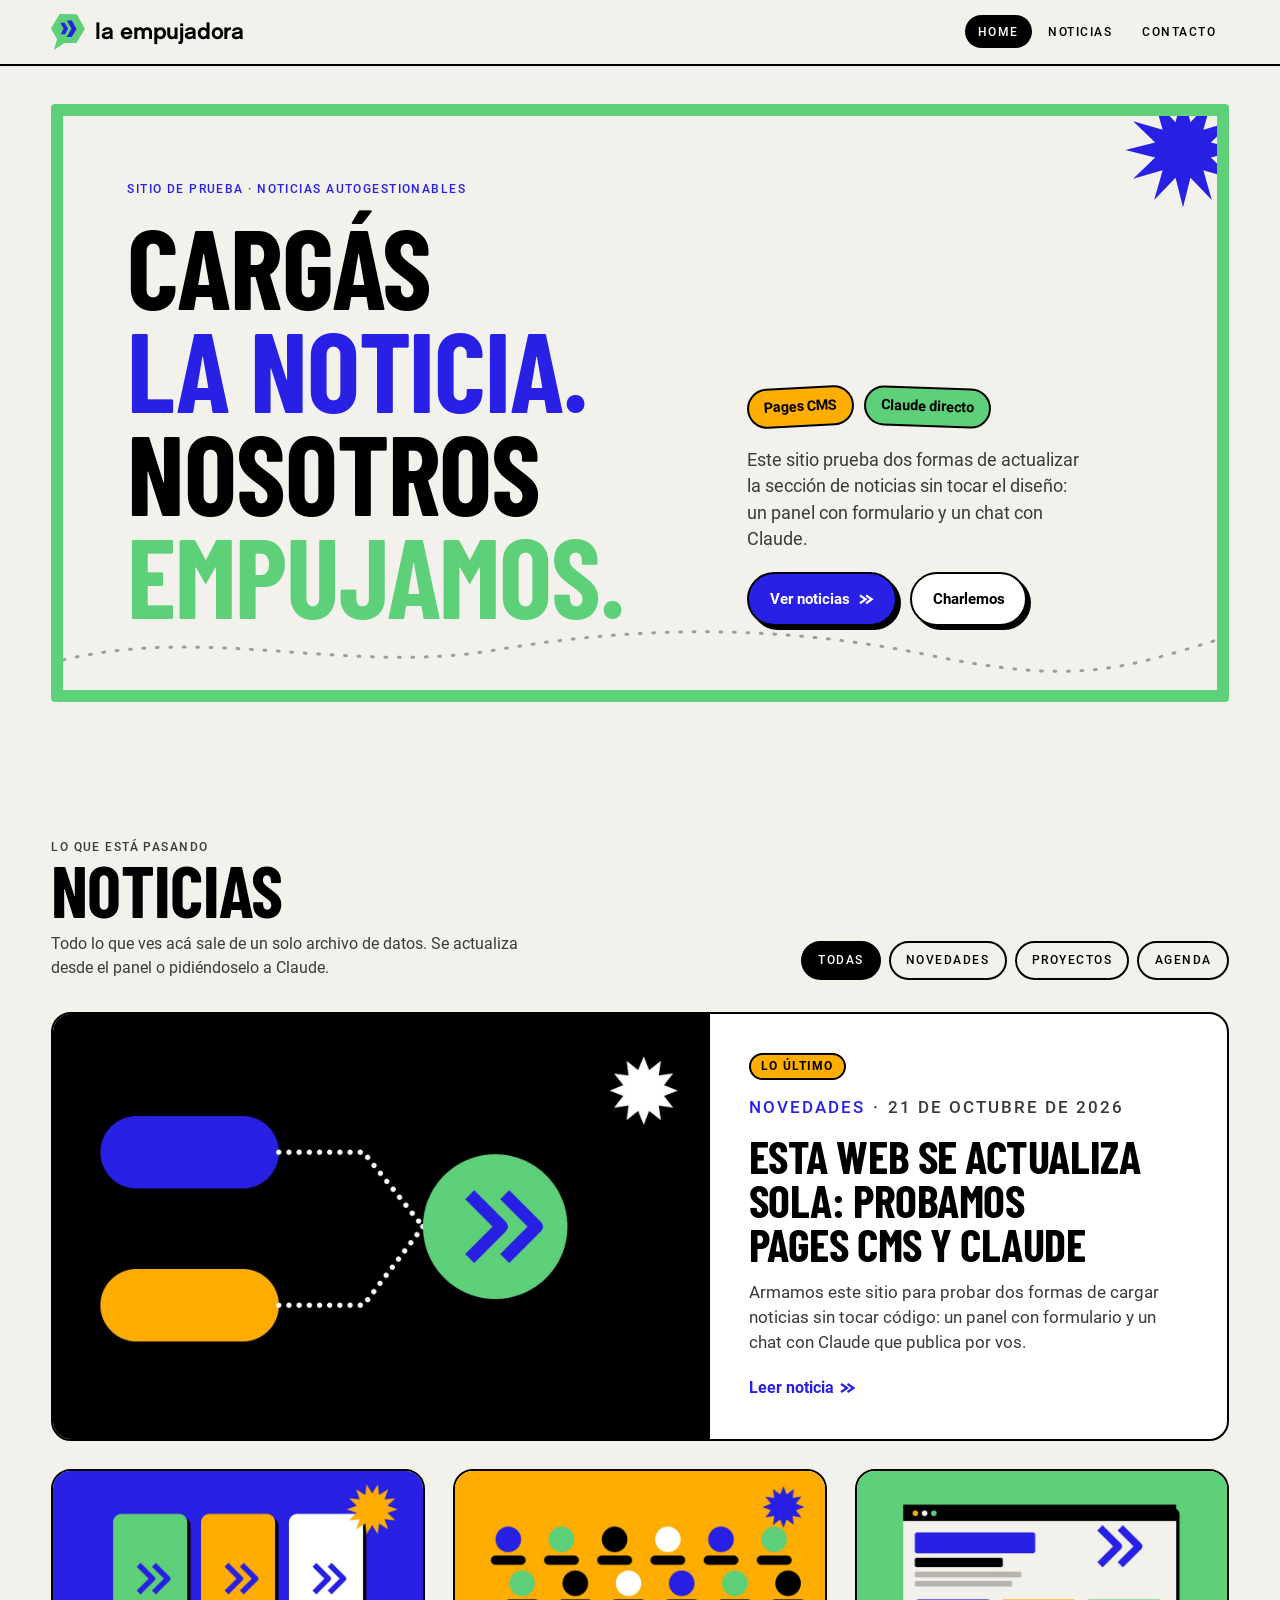
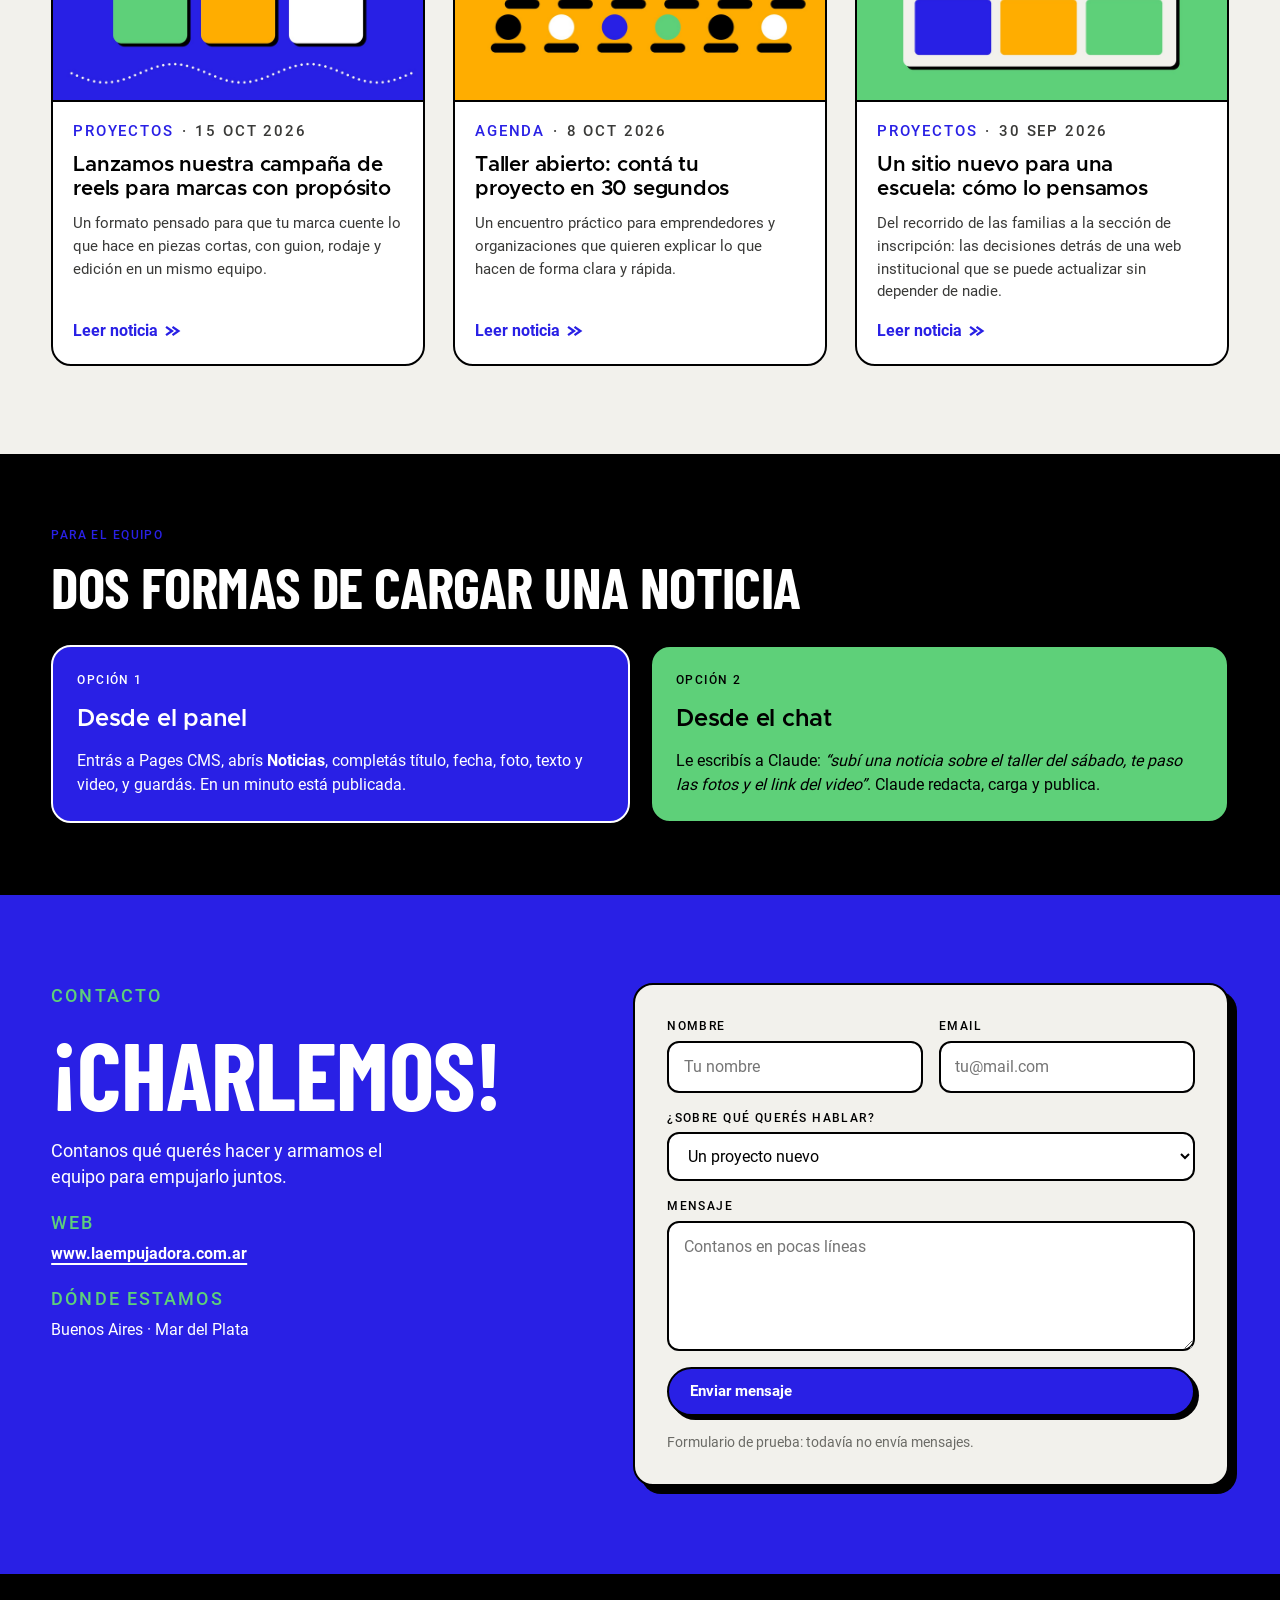
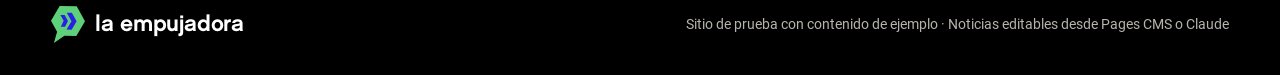
==== index.html @ aafde456 "Sitio de prueba: Home, Noticias y Contacto con noticias editables Co-Authored-By: Claude Opus 5.5 <n" ====
<!doctype html>
<html lang="es-AR">
<head>
<meta charset="utf-8">
<meta name="viewport" content="width=device-width, initial-scale=1, viewport-fit=cover">
<title>La Empujadora · Sitio de prueba</title>
<meta name="claude:viewport-fit-sides" content="cover">
<meta name="description" content="Sitio de prueba de La Empujadora para cargar noticias desde Pages CMS o desde un chat con Claude.">
<link rel="icon" href="assets/img/logo-mark.svg" type="image/svg+xml">
<link rel="stylesheet" href="assets/css/site.css">
</head>
<body>

<header class="site-header">
  <div class="wrap">
    <a class="brand" href="#home" aria-label="La Empujadora, ir al inicio">
      <img src="assets/img/logo-mark.svg" alt="" width="34" height="37">
      <span>la empujadora</span>
    </a>
    <nav class="nav" aria-label="Secciones">
      <a href="#home" data-section="home" aria-current="true">Home</a>
      <a href="#noticias" data-section="noticias">Noticias</a>
      <a href="#contacto" data-section="contacto">Contacto</a>
    </nav>
  </div>
</header>

<main>
  <!-- HOME -->
  <section id="home" class="hero">
    <div class="wrap">
      <div class="hero-frame">
        <svg class="hero-burst" viewBox="0 0 100 100" aria-hidden="true"><polygon fill="currentColor" points="50,2 56.21,26.82 74,8.43 66.97,33.03 91.57,26 73.18,43.79 98,50 73.18,56.21 91.57,74 66.97,66.97 74,91.57 56.21,73.18 50,98 43.79,73.18 26,91.57 33.03,66.97 8.43,74 26.82,56.21 2,50 26.82,43.79 8.43,26 33.03,33.03 26,8.43 43.79,26.82"/></svg>
        <div>
          <p class="label kicker">Sitio de prueba · Noticias autogestionables</p>
          <h1 class="display">
            <span>Cargás</span>
            <span class="c-blue">la noticia.</span>
            <span>Nosotros</span>
            <span class="c-green">empujamos.</span>
          </h1>
        </div>
        <div class="hero-side">
          <div class="hero-pills">
            <span class="pill">Pages CMS</span>
            <span class="pill">Claude directo</span>
          </div>
          <p>Este sitio prueba dos formas de actualizar la sección de noticias sin tocar el diseño: un panel con formulario y un chat con Claude.</p>
          <div class="hero-ctas">
            <a class="btn" href="#noticias">Ver noticias
              <svg viewBox="0 0 120 80" aria-hidden="true"><polyline points="14,12 54,40 14,68" fill="none" stroke="currentColor" stroke-width="16"/><polyline points="58,12 98,40 58,68" fill="none" stroke="currentColor" stroke-width="16"/></svg>
            </a>
            <a class="btn btn--light" href="#contacto">Charlemos</a>
          </div>
        </div>
        <svg class="hero-path" viewBox="0 0 1200 60" preserveAspectRatio="none" aria-hidden="true"><path d="M0 40 C 150 5, 300 55, 450 30 S 750 5, 900 35 S 1100 50, 1200 20"/></svg>
      </div>
    </div>
  </section>

  <!-- NOTICIAS -->
  <section id="noticias" class="section">
    <div class="wrap">
      <div class="section-head">
        <div>
          <p class="label kicker">Lo que está pasando</p>
          <h2 class="display">Noticias</h2>
          <p>Todo lo que ves acá sale de un solo archivo de datos. Se actualiza desde el panel o pidiéndoselo a Claude.</p>
        </div>
        <div id="news-filters" class="filters" aria-label="Filtrar por categoría"></div>
      </div>
      <div id="news-grid" class="news-grid" aria-live="polite">
        <p class="loading">Cargando noticias…</p>
      </div>
    </div>
  </section>

  <!-- CÓMO SE EDITA -->
  <section class="how" aria-labelledby="how-title">
    <div class="wrap">
      <div>
        <p class="label kicker c-green">Para el equipo</p>
        <h2 id="how-title" class="display">Dos formas de cargar una noticia</h2>
      </div>
      <div class="how-grid">
        <article class="how-card">
          <p class="label">Opción 1</p>
          <h3 class="heading">Desde el panel</h3>
          <p>Entrás a Pages CMS, abrís <strong>Noticias</strong>, completás título, fecha, foto, texto y video, y guardás. En un minuto está publicada.</p>
        </article>
        <article class="how-card">
          <p class="label">Opción 2</p>
          <h3 class="heading">Desde el chat</h3>
          <p>Le escribís a Claude: <em>“subí una noticia sobre el taller del sábado, te paso las fotos y el link del video”</em>. Claude redacta, carga y publica.</p>
        </article>
      </div>
    </div>
  </section>

  <!-- CONTACTO -->
  <section id="contacto" class="contact">
    <div class="wrap">
      <div class="contact-intro">
        <p class="label c-green">Contacto</p>
        <h2 class="display">¡Charlemos!</h2>
        <p>Contanos qué querés hacer y armamos el equipo para empujarlo juntos.</p>
        <div class="contact-data">
          <p class="label">Web</p>
          <a href="https://www.laempujadora.com.ar" target="_blank" rel="noopener">www.laempujadora.com.ar</a>
        </div>
        <div class="contact-data">
          <p class="label">Dónde estamos</p>
          <span>Buenos Aires · Mar del Plata</span>
        </div>
      </div>
      <form id="contact-form" class="form" novalidate>
        <div class="form-row">
          <div class="field">
            <label for="f-nombre">Nombre</label>
            <input id="f-nombre" name="nombre" type="text" autocomplete="name" required placeholder="Tu nombre">
          </div>
          <div class="field">
            <label for="f-email">Email</label>
            <input id="f-email" name="email" type="email" autocomplete="email" required placeholder="tu@mail.com">
          </div>
        </div>
        <div class="field">
          <label for="f-tema">¿Sobre qué querés hablar?</label>
          <select id="f-tema" name="tema">
            <option>Un proyecto nuevo</option>
            <option>Redes y contenidos</option>
            <option>Sitio web</option>
            <option>Otra cosa</option>
          </select>
        </div>
        <div class="field">
          <label for="f-mensaje">Mensaje</label>
          <textarea id="f-mensaje" name="mensaje" required placeholder="Contanos en pocas líneas"></textarea>
        </div>
        <button class="btn" type="submit">Enviar mensaje</button>
        <p id="contact-ok" class="form-ok" role="status" hidden></p>
        <p class="form-note">Formulario de prueba: todavía no envía mensajes.</p>
      </form>
    </div>
  </section>
</main>

<footer class="site-footer">
  <div class="wrap">
    <a class="brand" href="#home">
      <img src="assets/img/logo-mark.svg" alt="" width="34" height="37">
      <span>la empujadora</span>
    </a>
    <p>Sitio de prueba con contenido de ejemplo · Noticias editables desde Pages CMS o Claude</p>
  </div>
</footer>

<script src="assets/js/noticias.js"></script>
</body>
</html>
---- assets/css/site.css ----
/* ==========================================================================
   Sitio de prueba — La Empujadora
   Layout: bandas a todo el ancho (papel / verde / azul / negro), contenido a 1200px.
   Look único claro (papel cálido), definido a propósito: no cambia con el modo oscuro.
   ========================================================================== */

@font-face { font-family: 'Roboto'; font-weight: 400; font-display: swap; src: url('../fonts/Roboto-Regular.woff') format('woff'); }
@font-face { font-family: 'Roboto'; font-weight: 500; font-display: swap; src: url('../fonts/Roboto-Medium.woff') format('woff'); }
@font-face { font-family: 'Roboto'; font-weight: 700; font-display: swap; src: url('../fonts/Roboto-Bold.woff') format('woff'); }
@font-face { font-family: 'Barlow Condensed'; font-weight: 700; font-display: swap; src: url('../fonts/BarlowCondensed-Bold.woff') format('woff'); }
@font-face { font-family: 'Metropolis'; font-weight: 600; font-display: swap; src: url('../fonts/Metropolis-SemiBold.woff') format('woff'); }
@font-face { font-family: 'Chalet NY'; font-weight: 400; font-display: swap; src: url('../fonts/Chalet-NewYorkNineteenSixty.woff') format('woff'); }

:root {
  color-scheme: light;
  --black: #000000;
  --green: #5ed079;
  --blue: #2920e5;
  --blue-press: #1f18b8;
  --amber: #ffae00;
  --white: #ffffff;
  --paper: #f2f1ec;
  --paper-2: #e9e7df;
  --ink-70: #3a3a38;
  --ink-50: #6b6b66;
  --hairline: #d9d7cf;
  --blue-tint: #d4d2fa;

  --font-display: 'Barlow Condensed', 'Arial Narrow', system-ui, sans-serif;
  --font-heading: 'Metropolis', system-ui, -apple-system, sans-serif;
  --font-brand: 'Chalet NY', 'Metropolis', system-ui, sans-serif;
  --font-sans: 'Roboto', system-ui, -apple-system, 'Helvetica Neue', sans-serif;

  --gutter: clamp(1.25rem, 4vw, 4rem);
  --container: 1200px;
  --radius: 20px;
  --pop: 4px 4px 0 var(--black);
  --ease-spring: cubic-bezier(0.34, 1.4, 0.5, 1);
}

* { box-sizing: border-box; }
html { scroll-behavior: smooth; scroll-padding-top: 88px; }
body {
  margin: 0;
  background: var(--paper);
  color: var(--black);
  font-family: var(--font-sans);
  font-size: 1rem;
  line-height: 1.5;
  -webkit-font-smoothing: antialiased;
}
body::before {
  content: ""; position: fixed; inset: 0 0 auto; height: env(safe-area-inset-top, 0px);
  z-index: 10; background: var(--paper);
}
img { max-width: 100%; display: block; }
a { color: inherit; }
::selection { background: var(--green); color: var(--black); }
:focus-visible { outline: 3px solid var(--blue); outline-offset: 3px; }

.wrap {
  width: 100%;
  max-width: calc(var(--container) + 2 * var(--gutter));
  margin-inline: auto;
  padding-left: max(var(--gutter), env(safe-area-inset-left, 0px));
  padding-right: max(var(--gutter), env(safe-area-inset-right, 0px));
}

/* ---- Tipos ------------------------------------------------------------ */
.display {
  font-family: var(--font-display); font-weight: 700; text-transform: uppercase;
  line-height: 0.92; letter-spacing: -0.01em; margin: 0; text-wrap: balance;
}
.heading { font-family: var(--font-heading); font-weight: 600; letter-spacing: -0.01em; margin: 0; text-wrap: balance; }
.label {
  font-family: var(--font-sans); font-weight: 500; font-size: 0.75rem;
  letter-spacing: 0.12em; text-transform: uppercase; margin: 0;
}
.c-blue { color: var(--blue); }
.c-green { color: var(--green); }
.c-amber { color: var(--amber); }

/* ---- Header ----------------------------------------------------------- */
.site-header {
  position: sticky; top: env(safe-area-inset-top, 0px); z-index: 20;
  background: var(--paper); border-bottom: 2px solid var(--black);
}
.site-header .wrap { display: flex; align-items: center; justify-content: space-between; gap: 1rem; padding-block: 0.85rem; }
.brand { display: flex; align-items: center; gap: 0.6rem; text-decoration: none; }
.brand img { width: 34px; height: auto; }
.brand span { font-family: var(--font-brand); font-size: 1.4rem; line-height: 1; letter-spacing: -0.01em; }
.nav { display: flex; gap: 0.25rem; flex-wrap: wrap; }
.nav a {
  text-decoration: none; padding: 0.45rem 0.8rem; border-radius: 999px;
  font-weight: 500; font-size: 0.78rem; letter-spacing: 0.12em; text-transform: uppercase;
  transition: background 160ms, color 160ms;
}
.nav a:hover { background: var(--blue-tint); }
.nav a[aria-current="true"] { background: var(--black); color: var(--white); }

/* ---- Botones y pills -------------------------------------------------- */
.btn {
  display: inline-flex; align-items: center; gap: 0.5rem;
  font-family: var(--font-sans); font-weight: 700; font-size: 0.95rem;
  padding: 0.85rem 1.3rem; border: 2px solid var(--black); border-radius: 999px;
  text-decoration: none; cursor: pointer; background: var(--blue); color: var(--white);
  box-shadow: var(--pop); transition: transform 120ms var(--ease-spring), box-shadow 120ms, background 160ms;
}
.btn:hover { background: var(--blue-press); }
.btn:active { transform: translate(3px, 3px); box-shadow: 1px 1px 0 var(--black); }
.btn--light { background: var(--white); color: var(--black); }
.btn--light:hover { background: var(--paper-2); }
.btn svg { width: 1.1em; height: 1.1em; }
.pill {
  display: inline-flex; align-items: center; gap: 0.4rem;
  padding: 0.45rem 0.95rem; border-radius: 999px; border: 2px solid var(--black);
  font-weight: 700; font-size: 0.9rem; background: var(--white);
}
.chev { display: inline-block; width: 1.1em; height: 0.75em; color: currentColor; flex: none; }

/* ---- Hero ------------------------------------------------------------- */
.hero { padding-block: clamp(1.25rem, 3vw, 2.5rem); }
.hero-frame {
  position: relative; border: 12px solid var(--green); border-radius: 4px;
  background: var(--paper); padding: clamp(1.5rem, 5vw, 4rem);
  display: grid; grid-template-columns: minmax(0, 1.4fr) minmax(0, 1fr); gap: clamp(1.5rem, 4vw, 3.5rem); align-items: end;
  overflow: hidden;
}
.hero h1 { font-size: clamp(3rem, 9vw, 7rem); }
.hero h1 span { display: block; }
.hero-side { display: grid; gap: 1.25rem; min-width: 0; }
.hero-side p { margin: 0; font-size: 1.1rem; color: var(--ink-70); max-width: 34ch; }
.hero-pills { display: flex; flex-wrap: wrap; gap: 0.6rem; }
.hero-pills .pill:nth-child(1) { transform: rotate(-3deg); background: var(--amber); }
.hero-pills .pill:nth-child(2) { transform: rotate(2deg); background: var(--green); }
.hero-ctas { display: flex; flex-wrap: wrap; gap: 0.8rem; }
.hero-burst { position: absolute; top: -26px; right: -26px; width: 120px; height: 120px; color: var(--blue); }
.hero-path { position: absolute; left: 0; right: 0; bottom: 10px; width: 100%; height: 60px; pointer-events: none; }
.hero-path path { stroke: var(--black); stroke-width: 3; stroke-dasharray: 2 12; stroke-linecap: round; fill: none; opacity: 0.35; }
.kicker { margin-bottom: 1rem; color: var(--blue); }

/* ---- Secciones -------------------------------------------------------- */
.section { padding-block: clamp(3rem, 7vw, 5.5rem); }
.section-head { display: flex; justify-content: space-between; align-items: end; gap: 1.25rem; flex-wrap: wrap; margin-bottom: 2rem; }
.section-head h2 { font-size: clamp(2.6rem, 6vw, 4.5rem); }
.section-head p { margin: 0.6rem 0 0; color: var(--ink-70); max-width: 52ch; }

.filters { display: flex; flex-wrap: wrap; gap: 0.5rem; }
.filters button {
  font: inherit; font-weight: 500; font-size: 0.78rem; letter-spacing: 0.12em; text-transform: uppercase;
  padding: 0.5rem 0.95rem; border-radius: 999px; border: 2px solid var(--black); background: transparent; cursor: pointer;
  transition: background 160ms, transform 160ms var(--ease-spring);
}
.filters button:hover { transform: rotate(-2deg); background: var(--white); }
.filters button[aria-pressed="true"] { background: var(--black); color: var(--white); }

/* ---- Tarjetas de noticias -------------------------------------------- */
.news-grid { display: grid; grid-template-columns: repeat(3, minmax(0, 1fr)); gap: clamp(1rem, 2.5vw, 1.75rem); }
.card {
  display: flex; flex-direction: column; min-width: 0;
  background: var(--white); border: 2px solid var(--black); border-radius: var(--radius); overflow: hidden;
  text-decoration: none; color: var(--black);
  transition: transform 160ms var(--ease-spring), box-shadow 160ms;
}
.card:hover { transform: translate(-2px, -2px); box-shadow: 6px 6px 0 var(--black); }
.card-img { aspect-ratio: 16 / 10; width: 100%; max-width: 100%; object-fit: cover; border-bottom: 2px solid var(--black); background: var(--paper-2); }
.card-body { display: flex; flex-direction: column; gap: 0.6rem; padding: 1.15rem 1.25rem 1.3rem; flex: 1; }
.card-meta { color: var(--ink-50); display: flex; gap: 0.5rem; flex-wrap: wrap; }
.card-meta .cat { color: var(--blue); }
.card h3 { font-size: 1.3rem; line-height: 1.2; }
.card p { margin: 0; color: var(--ink-70); font-size: 0.95rem; }
.card-more { margin-top: auto; padding-top: 0.4rem; font-weight: 700; color: var(--blue); display: inline-flex; align-items: center; gap: 0.35rem; }

.card--featured { grid-column: 1 / -1; flex-direction: row; }
.card--featured .card-img { width: 56%; aspect-ratio: auto; min-height: 340px; border-bottom: 0; border-right: 2px solid var(--black); }
.card--featured .card-body { padding: clamp(1.4rem, 3vw, 2.4rem); gap: 0.9rem; justify-content: center; }
.card--featured h3 { font-family: var(--font-display); text-transform: uppercase; font-weight: 700; font-size: clamp(2rem, 3.6vw, 3rem); line-height: 0.95; }
.card--featured p { font-size: 1.05rem; }
.badge-new {
  align-self: flex-start; background: var(--amber); border: 2px solid var(--black); border-radius: 999px;
  padding: 0.2rem 0.65rem; font-weight: 700; font-size: 0.72rem; letter-spacing: 0.1em; text-transform: uppercase;
}

.empty, .loading {
  border: 2px dashed var(--black); border-radius: var(--radius); padding: 2rem; text-align: center; color: var(--ink-70);
}

/* ---- Cómo se edita ---------------------------------------------------- */
.how { background: var(--black); color: var(--white); }
.how .wrap { padding-block: clamp(2.5rem, 6vw, 4.5rem); display: grid; gap: 2rem; }
.how h2 { font-size: clamp(2.2rem, 5vw, 3.6rem); }
.how-grid { display: grid; grid-template-columns: repeat(2, minmax(0, 1fr)); gap: 1.25rem; }
.how-card { border: 2px solid var(--white); border-radius: var(--radius); padding: 1.5rem; display: grid; gap: 0.75rem; align-content: start; min-width: 0; }
.how-card:nth-child(1) { background: var(--blue); }
.how-card:nth-child(2) { background: var(--green); color: var(--black); border-color: var(--black); }
.how-card h3 { font-size: 1.5rem; }
.how-card p { margin: 0; }
.how-card code { font-size: 0.88em; background: rgba(0, 0, 0, 0.18); padding: 0.1em 0.4em; border-radius: 6px; }

/* ---- Contacto --------------------------------------------------------- */
.contact { background: var(--blue); color: var(--white); }
.contact .wrap { padding-block: clamp(3rem, 7vw, 5.5rem); display: grid; grid-template-columns: minmax(0, 1fr) minmax(0, 1.15fr); gap: clamp(2rem, 5vw, 4rem); align-items: start; }
.contact h2 { font-size: clamp(3rem, 8vw, 6rem); }
.contact-intro { display: grid; gap: 1.25rem; min-width: 0; }
.contact-intro p { margin: 0; font-size: 1.1rem; max-width: 36ch; }
.contact-data { display: grid; gap: 0.35rem; }
.contact-data .label { color: var(--green); }
.contact-data a { font-weight: 700; text-decoration-thickness: 2px; text-underline-offset: 4px; }
.form {
  background: var(--paper); color: var(--black); border: 2px solid var(--black); border-radius: var(--radius);
  box-shadow: 8px 8px 0 var(--black); padding: clamp(1.25rem, 3vw, 2rem); display: grid; gap: 1rem; min-width: 0;
}
.field { display: grid; gap: 0.35rem; }
.field label { font-weight: 500; font-size: 0.75rem; letter-spacing: 0.12em; text-transform: uppercase; }
.field input, .field textarea, .field select {
  font: inherit; font-size: 1rem; padding: 0.75rem 0.9rem; border: 2px solid var(--black); border-radius: 12px;
  background: var(--white); color: var(--black); width: 100%;
}
.field textarea { min-height: 130px; resize: vertical; }
.field input:focus, .field textarea:focus, .field select:focus { outline: 3px solid var(--blue); outline-offset: 1px; }
.form-row { display: grid; grid-template-columns: repeat(2, minmax(0, 1fr)); gap: 1rem; }
.form-note { margin: 0; font-size: 0.85rem; color: var(--ink-50); }
.form-ok {
  background: var(--green); border: 2px solid var(--black); border-radius: 12px; padding: 0.9rem 1rem; font-weight: 500;
}

/* ---- Footer ----------------------------------------------------------- */
.site-footer { background: var(--black); color: var(--white); }
.site-footer .wrap { padding-block: 2rem calc(2rem + env(safe-area-inset-bottom, 0px)); display: flex; justify-content: space-between; align-items: center; gap: 1rem 2rem; flex-wrap: wrap; }
.site-footer .brand span { color: var(--white); }
.site-footer p { margin: 0; color: #b6b4ac; font-size: 0.9rem; }

/* ---- Detalle de noticia ---------------------------------------------- */
.article { padding-block: clamp(1.5rem, 4vw, 3rem) clamp(3rem, 7vw, 5rem); }
.back { display: inline-flex; align-items: center; gap: 0.4rem; text-decoration: none; font-weight: 700; color: var(--blue); margin-bottom: 1.75rem; }
.back .chev { transform: scaleX(-1); }
.article-head { display: grid; gap: 1rem; max-width: 900px; }
.article-head .meta { display: flex; gap: 0.75rem; flex-wrap: wrap; align-items: center; color: var(--ink-50); }
.article-head .meta .cat { background: var(--blue); color: var(--white); padding: 0.3rem 0.75rem; border-radius: 999px; }
.article-head h1 { font-size: clamp(2.6rem, 7vw, 5.2rem); }
.article-head .lead { margin: 0; font-family: var(--font-heading); font-weight: 600; font-size: clamp(1.15rem, 2.2vw, 1.45rem); line-height: 1.35; color: var(--ink-70); max-width: 50ch; }
.article-cover {
  margin-block: clamp(1.5rem, 4vw, 2.5rem); border: 2px solid var(--black); border-radius: var(--radius);
  overflow: hidden; box-shadow: 8px 8px 0 var(--black);
}
.article-cover img { width: 100%; aspect-ratio: 16 / 9; object-fit: cover; }
.prose { max-width: 68ch; font-size: 1.1rem; line-height: 1.65; }
.prose > * { margin: 0 0 1.15em; }
.prose h2 { font-family: var(--font-display); text-transform: uppercase; font-size: 2rem; line-height: 1; margin-top: 1.6em; }
.prose h3 { font-family: var(--font-heading); font-size: 1.35rem; margin-top: 1.4em; }
.prose a { color: var(--blue); font-weight: 500; text-decoration-thickness: 2px; text-underline-offset: 3px; }
.prose img { border: 2px solid var(--black); border-radius: 14px; width: 100%; height: auto; }
.prose ul, .prose ol { padding-left: 1.3em; }
.prose li { margin-bottom: 0.35em; }
.prose li::marker { color: var(--blue); font-weight: 700; }
.prose blockquote { border-left: 6px solid var(--green); margin-left: 0; padding-left: 1.1rem; font-family: var(--font-heading); font-size: 1.25rem; }

.block-title { margin: clamp(2rem, 5vw, 3rem) 0 1rem; }
.video {
  position: relative; aspect-ratio: 16 / 9; width: 100%; max-width: 100%; border: 2px solid var(--black); border-radius: 16px; overflow: hidden;
  background: var(--black); margin: 0 0 1.15em;
}
.video iframe { position: absolute; inset: 0; width: 100%; height: 100%; border: 0; }
.video-facade {
  position: absolute; inset: 0; display: grid; place-items: center; border: 0; padding: 0; width: 100%; cursor: pointer;
  background: var(--blue) center / cover no-repeat; color: var(--white);
}
.video-facade::after { content: ""; position: absolute; inset: 0; background: rgba(0, 0, 0, 0.18); }
.video-play {
  position: relative; z-index: 1; width: 84px; height: 84px; border-radius: 50%; background: var(--green);
  border: 2px solid var(--black); box-shadow: var(--pop); display: grid; place-items: center; color: var(--black);
  transition: transform 160ms var(--ease-spring);
}
.video-facade:hover .video-play { transform: scale(1.08) rotate(-4deg); }
.video-play svg { width: 34px; height: 34px; margin-left: 5px; }
.video-link { position: absolute; z-index: 2; left: 12px; bottom: 12px; background: var(--white); color: var(--black); border: 2px solid var(--black); border-radius: 999px; padding: 0.3rem 0.8rem; font-size: 0.8rem; font-weight: 700; text-decoration: none; }

.gallery { display: grid; grid-template-columns: repeat(3, minmax(0, 1fr)); gap: 1rem; }
.gallery button { padding: 0; border: 2px solid var(--black); border-radius: 14px; overflow: hidden; cursor: zoom-in; background: var(--paper-2); transition: transform 160ms var(--ease-spring), box-shadow 160ms; }
.gallery button:hover { transform: translate(-2px, -2px); box-shadow: var(--pop); }
.gallery img { width: 100%; aspect-ratio: 4 / 3; object-fit: cover; }

.lightbox { position: fixed; inset: 0; z-index: 50; background: rgba(0, 0, 0, 0.88); display: grid; place-items: center; padding: max(16px, env(safe-area-inset-top, 0px)) max(16px, env(safe-area-inset-right, 0px)) max(16px, env(safe-area-inset-bottom, 0px)) max(16px, env(safe-area-inset-left, 0px)); }
.lightbox img { max-height: 84vh; width: auto; border: 2px solid var(--white); border-radius: 12px; }
.lightbox button { position: absolute; top: calc(16px + env(safe-area-inset-top, 0px)); right: calc(16px + env(safe-area-inset-right, 0px)); }

.more { border-top: 2px solid var(--black); margin-top: clamp(2.5rem, 6vw, 4rem); padding-top: clamp(2rem, 5vw, 3rem); }
.more .news-grid { grid-template-columns: repeat(2, minmax(0, 1fr)); }

/* ---- Responsive ------------------------------------------------------- */
@media (max-width: 900px) {
  .hero-frame { grid-template-columns: minmax(0, 1fr); }
  .news-grid { grid-template-columns: repeat(2, minmax(0, 1fr)); }
  .card--featured { flex-direction: column; }
  .card--featured .card-img { width: 100%; min-height: 0; aspect-ratio: 16 / 10; border-right: 0; border-bottom: 2px solid var(--black); }
  .contact .wrap { grid-template-columns: minmax(0, 1fr); }
}
@media (max-width: 620px) {
  .news-grid, .more .news-grid, .how-grid, .form-row { grid-template-columns: minmax(0, 1fr); }
  .gallery { grid-template-columns: repeat(2, minmax(0, 1fr)); }
  .brand span { font-size: 1.15rem; }
  .nav a { padding: 0.4rem 0.55rem; font-size: 0.7rem; letter-spacing: 0.08em; }
  .hero-frame { border-width: 8px; }
  .hero-burst { width: 84px; height: 84px; top: -18px; right: -18px; }
}
@media (max-width: 420px) {
  .brand span { display: none; }
}
@media (prefers-reduced-motion: reduce) {
  *, *::before, *::after { transition: none !important; animation: none !important; scroll-behavior: auto !important; }
}
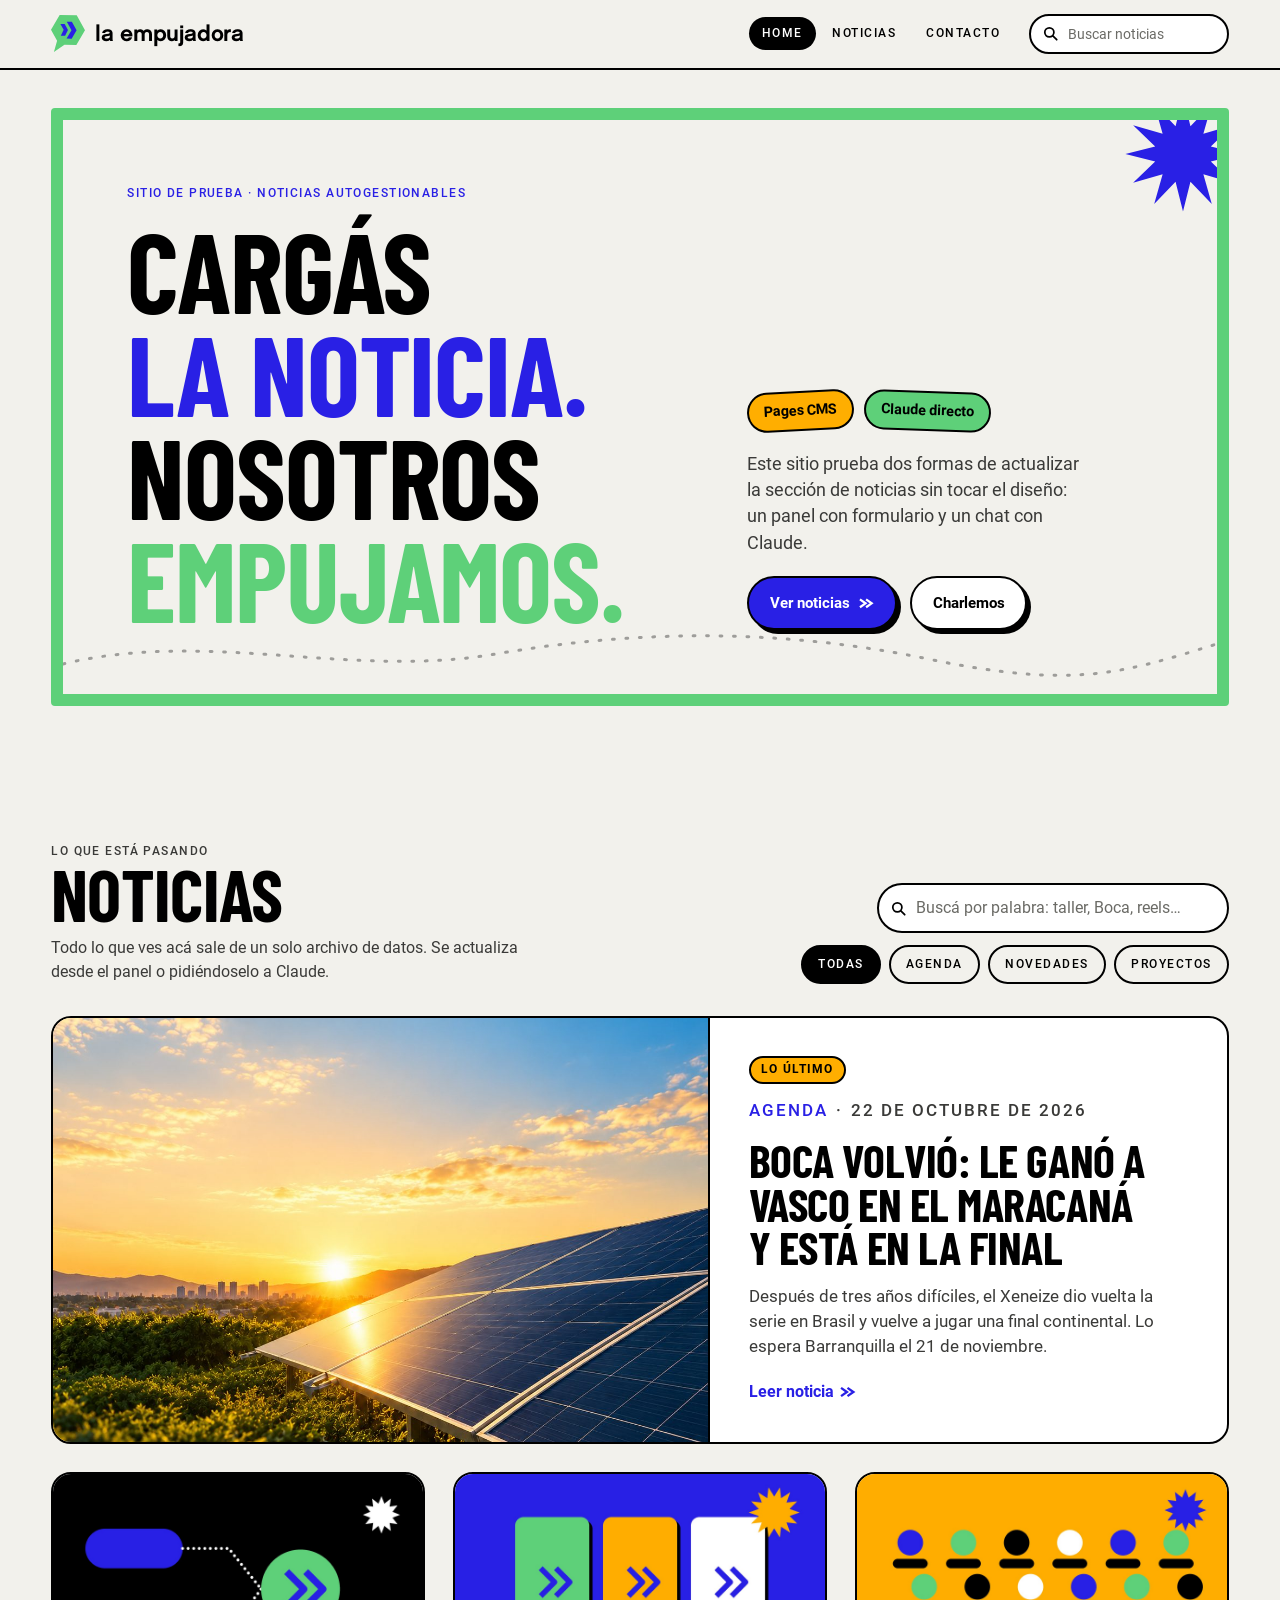
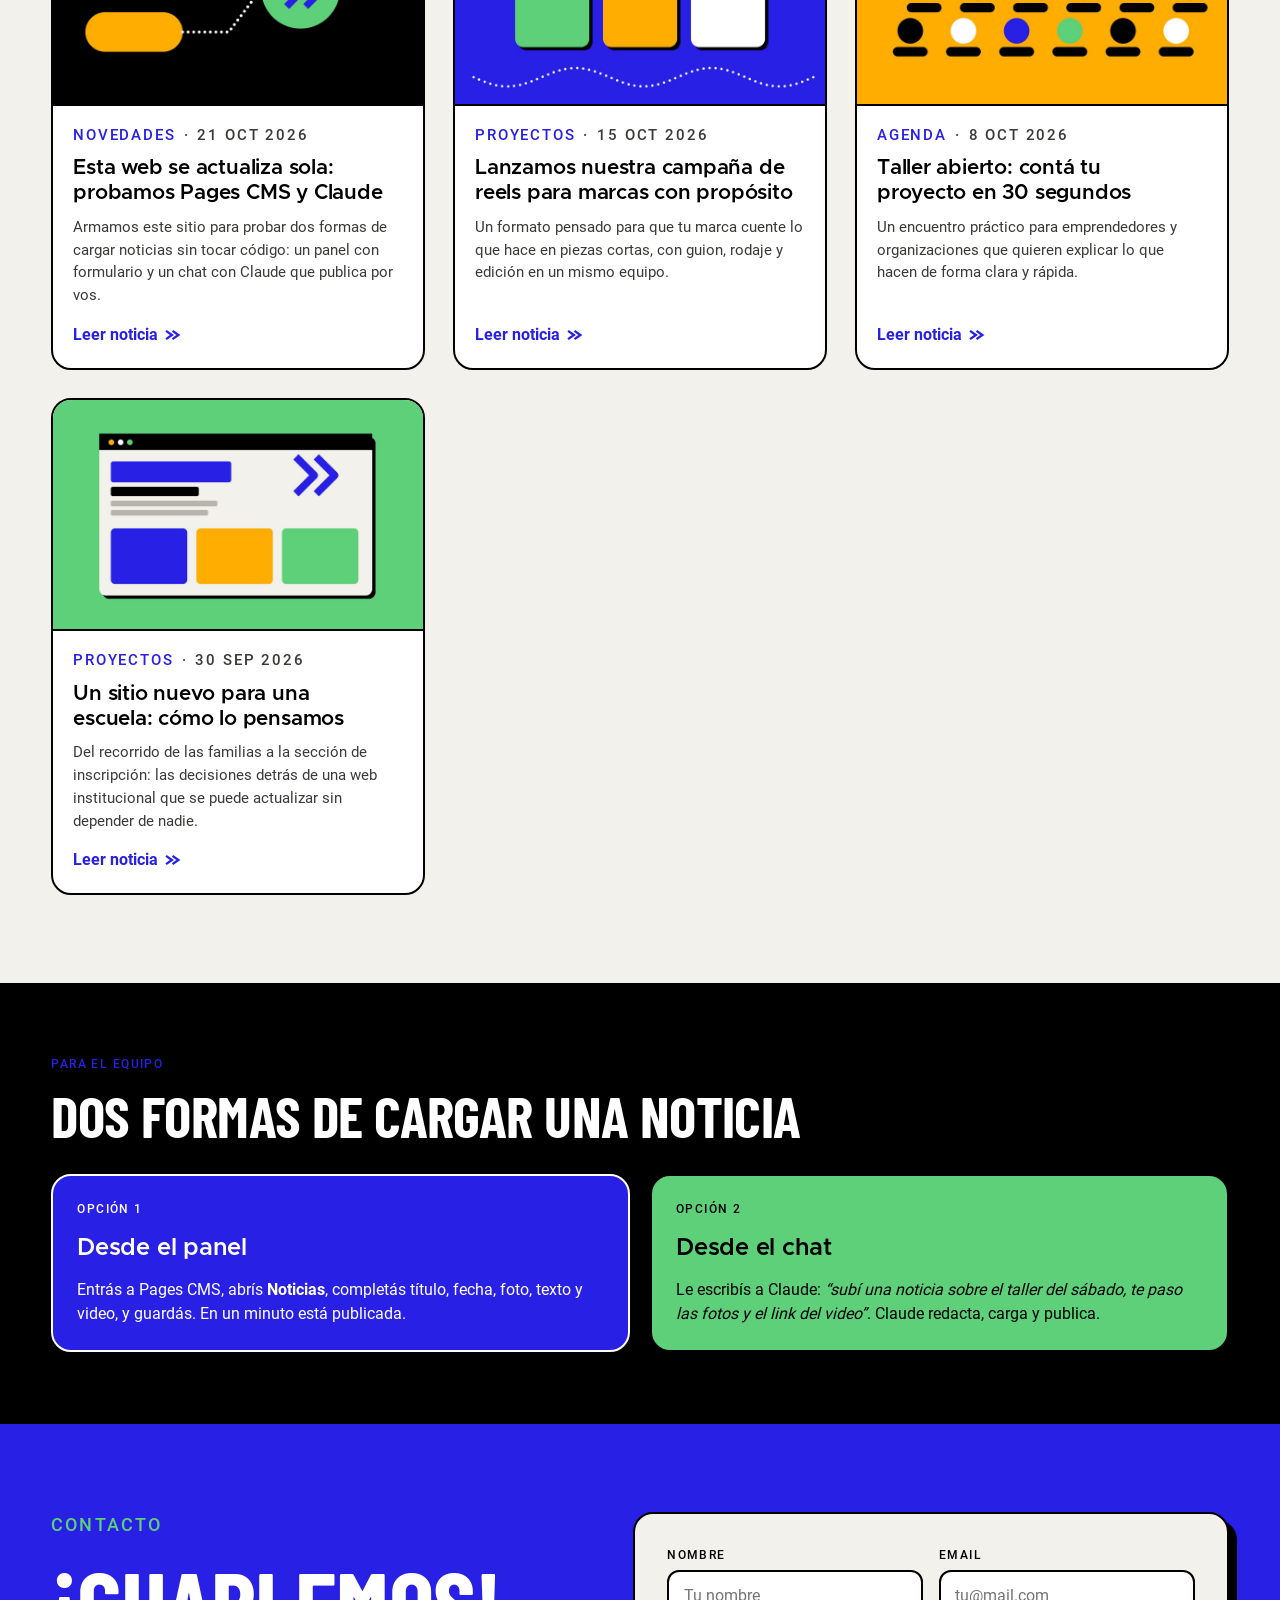
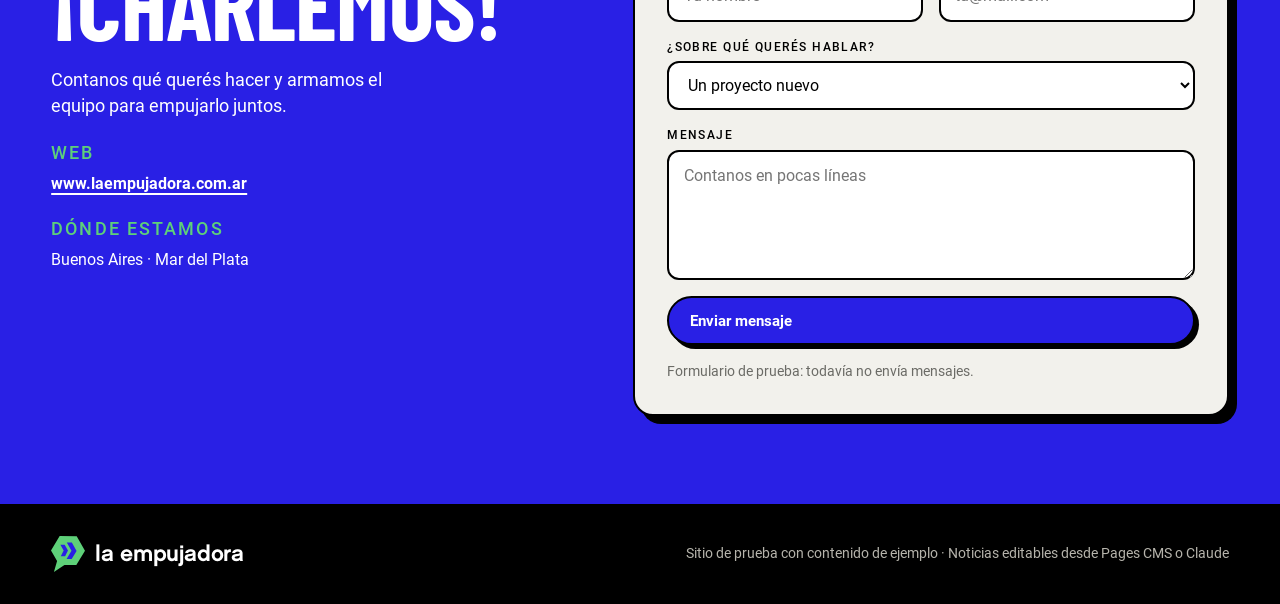
==== commit 4f64675a: "Diseño: agrega buscador de noticias en el menú y junto a los filtros Co-Authored-By: Claude Opus 5.5" ====
--- a/index.html
+++ b/index.html
@@ -22,6 +22,12 @@
       <a href="#noticias" data-section="noticias">Noticias</a>
       <a href="#contacto" data-section="contacto">Contacto</a>
     </nav>
+    <form class="nav-search" role="search" data-buscador-form action="index.html">
+      <label class="sr-only" for="nav-search">Buscar noticias</label>
+      <svg viewBox="0 0 24 24" aria-hidden="true"><circle cx="10.5" cy="10.5" r="6.5" fill="none" stroke="currentColor" stroke-width="2.5"/><path d="M15.5 15.5L21 21" stroke="currentColor" stroke-width="2.5" stroke-linecap="round"/></svg>
+      <input id="nav-search" name="q" type="search" placeholder="Buscar noticias" autocomplete="off" data-buscador>
+    </form>
+    <button type="button" class="search-toggle" aria-expanded="false" aria-controls="nav-search" aria-label="Abrir buscador"><svg viewBox="0 0 24 24" aria-hidden="true"><circle cx="10.5" cy="10.5" r="6.5" fill="none" stroke="currentColor" stroke-width="2.5"/><path d="M15.5 15.5L21 21" stroke="currentColor" stroke-width="2.5" stroke-linecap="round"/></svg></button>
   </div>
 </header>
 
@@ -67,8 +73,16 @@
           <h2 class="display">Noticias</h2>
           <p>Todo lo que ves acá sale de un solo archivo de datos. Se actualiza desde el panel o pidiéndoselo a Claude.</p>
         </div>
-        <div id="news-filters" class="filters" aria-label="Filtrar por categoría"></div>
+        <div class="news-tools">
+          <form class="news-search" role="search" data-buscador-form>
+            <label class="sr-only" for="news-search">Buscar en noticias</label>
+            <svg viewBox="0 0 24 24" aria-hidden="true"><circle cx="10.5" cy="10.5" r="6.5" fill="none" stroke="currentColor" stroke-width="2.5"/><path d="M15.5 15.5L21 21" stroke="currentColor" stroke-width="2.5" stroke-linecap="round"/></svg>
+            <input id="news-search" name="q" type="search" placeholder="Buscá por palabra: taller, Boca, reels…" autocomplete="off" data-buscador>
+          </form>
+          <div id="news-filters" class="filters" aria-label="Filtrar por categoría"></div>
+        </div>
       </div>
+      <p id="news-status" class="news-status" role="status" hidden></p>
       <div id="news-grid" class="news-grid" aria-live="polite">
         <p class="loading">Cargando noticias…</p>
       </div>
--- a/assets/css/site.css
+++ b/assets/css/site.css
@@ -287,6 +287,43 @@
 .more { border-top: 2px solid var(--black); margin-top: clamp(2.5rem, 6vw, 4rem); padding-top: clamp(2rem, 5vw, 3rem); }
 .more .news-grid { grid-template-columns: repeat(2, minmax(0, 1fr)); }
 
+/* ---- Buscador --------------------------------------------------------- */
+.sr-only { position: absolute; width: 1px; height: 1px; padding: 0; margin: -1px; overflow: hidden; clip: rect(0 0 0 0); white-space: nowrap; border: 0; }
+.site-header .wrap { flex-wrap: wrap; }
+.nav { margin-left: auto; }
+.nav-search, .news-search { position: relative; display: flex; align-items: center; min-width: 0; }
+.nav-search svg, .news-search svg { position: absolute; left: 0.8rem; width: 1.05rem; height: 1.05rem; pointer-events: none; color: var(--black); }
+.nav-search input, .news-search input {
+  font: inherit; color: var(--black); background: var(--white);
+  border: 2px solid var(--black); border-radius: 999px; width: 100%;
+  padding: 0.5rem 0.9rem 0.5rem 2.3rem; transition: box-shadow 160ms, border-color 160ms;
+}
+.nav-search input { font-size: 0.85rem; width: 12.5rem; }
+.nav-search input:focus, .news-search input:focus { outline: none; box-shadow: var(--pop); border-color: var(--blue); }
+.nav-search input::placeholder, .news-search input::placeholder { color: var(--ink-50); }
+.search-toggle {
+  display: none; width: 2.4rem; height: 2.4rem; border-radius: 50%; border: 2px solid var(--black);
+  background: var(--white); color: var(--black); cursor: pointer; place-items: center; padding: 0;
+}
+.search-toggle svg { width: 1.1rem; height: 1.1rem; }
+.search-toggle[aria-expanded="true"] { background: var(--black); color: var(--white); }
+
+.news-tools { display: grid; gap: 0.75rem; justify-items: end; min-width: 0; }
+.news-search { width: min(100%, 22rem); }
+.news-search input { font-size: 1rem; padding-block: 0.7rem; }
+.news-status { margin: -0.75rem 0 1.5rem; color: var(--ink-70); }
+.news-status strong { color: var(--black); }
+.link-btn { font: inherit; font-weight: 700; color: var(--blue); background: none; border: 0; padding: 0; margin-left: 0.5rem; cursor: pointer; text-decoration: underline; text-underline-offset: 3px; }
+
+@media (max-width: 900px) {
+  .nav-search { display: none; }
+  .search-toggle { display: grid; }
+  .site-header.search-open .nav-search { display: flex; order: 10; flex-basis: 100%; }
+  .site-header.search-open .nav-search input { width: 100%; }
+  .news-tools { justify-items: stretch; width: 100%; }
+  .news-search { width: 100%; }
+}
+
 /* ---- Responsive ------------------------------------------------------- */
 @media (max-width: 900px) {
   .hero-frame { grid-template-columns: minmax(0, 1fr); }
